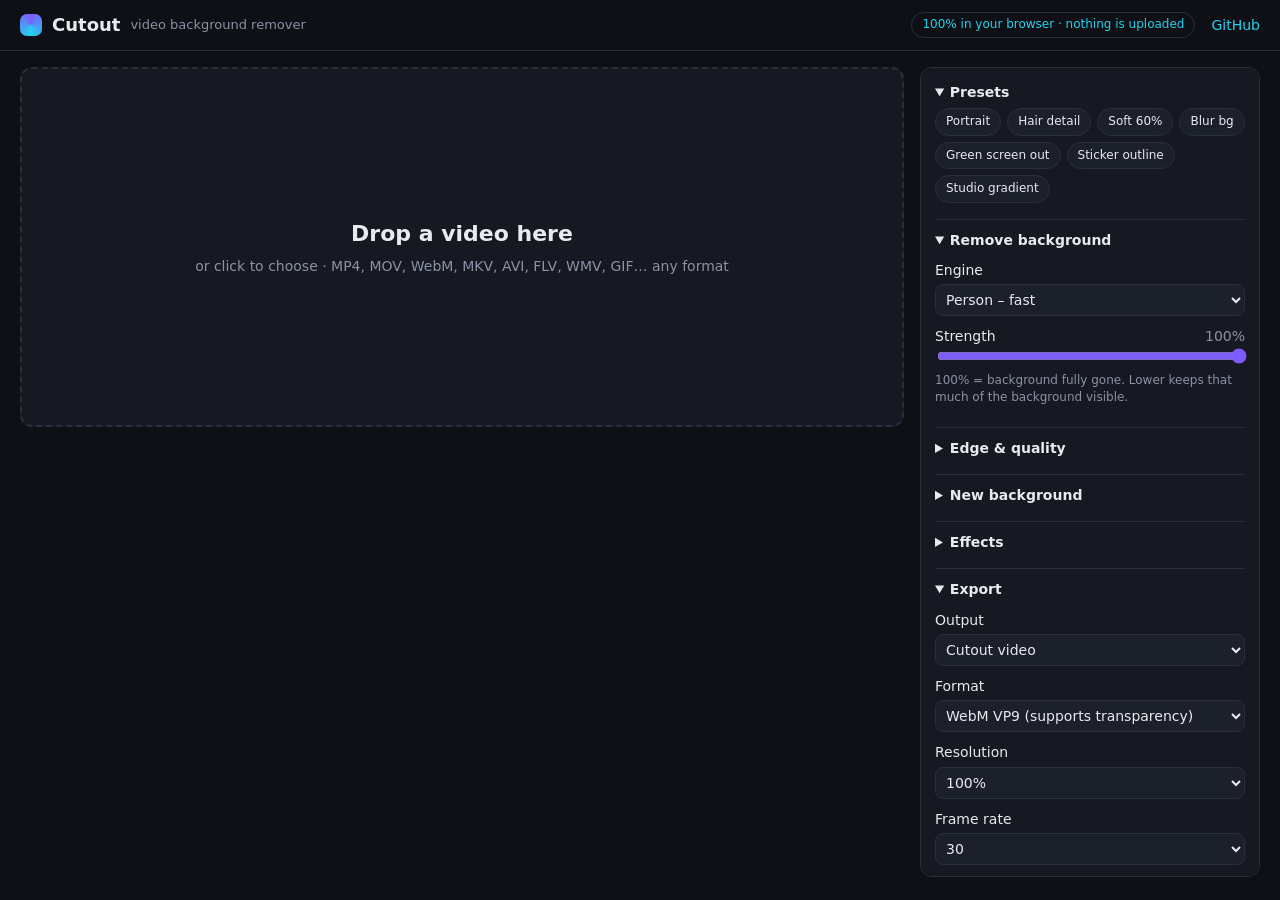
==== public/app/index.html @ 6ef20c63 "Add SEO landing page, move app to /app, mobile-friendly layout" ====
<!doctype html>
<html lang="en">
<head>
<meta charset="utf-8">
<meta name="viewport" content="width=device-width, initial-scale=1, viewport-fit=cover">
<meta name="robots" content="noindex">
<title>Cutout – Video Background Remover</title>
<meta name="description" content="Remove video backgrounds in your browser. Any format, no upload, no signup. Adjustable strength, edge control, chroma key, transparent WebM export.">
<link rel="stylesheet" href="../css/style.css">
</head>
<body>
<header class="top">
  <a class="brand" href="../"><span class="logo"></span> Cutout <small>video background remover</small></a>
  <div class="top-r">
    <span class="badge">100% in your browser · nothing is uploaded</span>
    <a href="https://github.com/atharva-khewle/video-bg-remover" target="_blank" rel="noopener">GitHub</a>
  </div>
</header>

<main class="layout">
  <section class="stage">
    <div id="drop" class="drop">
      <input id="file" type="file" accept="video/*,image/gif,.mkv,.avi,.flv,.wmv,.ts,.3gp,.mpg,.mpeg,.m2ts,.mts,.vob,.ogv,.mov,.m4v,.webm,.mp4">
      <div class="drop-in">
        <div class="big">Drop a video here</div>
        <div class="muted">or click to choose · MP4, MOV, WebM, MKV, AVI, FLV, WMV, GIF… any format</div>      </div>
    </div>

    <div id="player" class="player hidden">
      <div class="canvas-wrap" id="canvasWrap"><canvas id="out"></canvas><div id="busy" class="busy hidden"><div class="spin"></div><div id="busyText"></div><div class="bar"><i id="busyBar"></i></div></div></div>
      <div class="transport">
        <button id="play" title="Space">▶</button>
        <input id="seek" type="range" min="0" max="1000" value="0">
        <span id="time" class="muted">0:00 / 0:00</span>
        <button id="snap" title="Save current frame as PNG">PNG frame</button>
        <button id="newFile" class="ghost">New video</button>
      </div>
      <div class="views seg" id="views">
        <button data-view="result" class="on">Result</button>
        <button data-view="original">Original</button>
        <button data-view="mask">Matte</button>
        <button data-view="split">Split</button>
        <label class="inline"><input type="checkbox" data-k="checker" checked> checkerboard</label>
      </div>
    </div>

    <div id="exportCard" class="card hidden"></div>
  </section>

  <aside class="panel">
    <details open>
      <summary>Presets</summary>
      <div class="chips" id="presets"></div>
    </details>

    <details open>
      <summary>Remove background</summary>
      <label>Engine
        <select data-k="engine">
          <option value="selfie">Person – fast</option>
          <option value="multiclass">Person – detailed (hair, clothes)</option>
          <option value="deeplab">Objects / animals / vehicles</option>
          <option value="chroma">Chroma key (green/blue screen)</option>
        </select>
      </label>
      <div id="deeplabBox" class="hidden"><div class="muted">Keep these classes</div><div class="chips" id="classes"></div></div>
      <div id="chromaBox" class="hidden">
        <label>Key color <input type="color" data-k="keyColor"> <button id="pick" class="ghost sm" type="button">Pick from video</button></label>
        <label>Similarity <output></output><input type="range" data-k="keySim" min="0" max="0.8" step="0.01"></label>
        <label>Smoothness <output></output><input type="range" data-k="keySmooth" min="0" max="0.6" step="0.01"></label>
      </div>
      <label>Strength <output></output>
        <input type="range" data-k="strength" min="0" max="1" step="0.01">
        <span class="hint">100% = background fully gone. Lower keeps that much of the background visible.</span>
      </label>
    </details>

    <details>
      <summary>Edge &amp; quality</summary>
      <label>Edge shift <output></output><input type="range" data-k="edgeShift" min="-0.4" max="0.4" step="0.01"><span class="hint">+ grows subject, − shrinks it</span></label>
      <label>Edge softness <output></output><input type="range" data-k="softness" min="0.02" max="1" step="0.01"></label>
      <label>Feather <output></output><input type="range" data-k="feather" min="0" max="20" step="0.5"></label>
      <label>Temporal smoothing <output></output><input type="range" data-k="temporal" min="0" max="0.9" step="0.05"><span class="hint">Reduces flicker between frames</span></label>
      <label class="inline"><input type="checkbox" data-k="invert"> Invert (remove subject, keep background)</label>
    </details>

    <details>
      <summary>New background</summary>
      <label>Type
        <select data-k="bgType">
          <option value="transparent">Transparent</option>
          <option value="color">Solid color</option>
          <option value="gradient">Gradient</option>
          <option value="blur">Blurred original</option>
          <option value="image">Image</option>
        </select>
      </label>
      <div class="row">
        <label class="inline">Color <input type="color" data-k="bgColor"></label>
        <label class="inline">Color 2 <input type="color" data-k="bgColor2"></label>
        <button class="ghost sm" data-bg="#00ff00">Green</button>
        <button class="ghost sm" data-bg="#0000ff">Blue</button>
        <button class="ghost sm" data-bg="#ffffff">White</button>
        <button class="ghost sm" data-bg="#000000">Black</button>
      </div>
      <label>Blur amount <output></output><input type="range" data-k="bgBlur" min="2" max="60" step="1"></label>
      <label>Dim <output></output><input type="range" data-k="bgDim" min="0.2" max="1.2" step="0.05"></label>
      <label>Background image <input type="file" id="bgFile" accept="image/*"></label>
    </details>

    <details>
      <summary>Effects</summary>
      <label>Outline <output></output><input type="range" data-k="outline" min="0" max="12" step="1"></label>
      <label class="inline">Outline color <input type="color" data-k="outlineColor"></label>
      <label>Drop shadow <output></output><input type="range" data-k="shadow" min="0" max="40" step="1"></label>
    </details>

    <details open>
      <summary>Export</summary>
      <label>Output
        <select data-k="outMode"><option value="result">Cutout video</option><option value="mask">Matte (black/white mask)</option></select>
      </label>
      <label>Format <select id="fmt" data-k="format"></select></label>
      <label>Resolution <select data-k="scale"><option value="1">100%</option><option value="0.75">75%</option><option value="0.5">50%</option><option value="0.25">25%</option></select></label>
      <label>Frame rate <select data-k="fps"><option value="24">24</option><option value="30">30</option><option value="60">60</option></select></label>
      <label>Quality <select data-k="bitrate"><option value="3">Low (3 Mbps)</option><option value="8">Medium (8 Mbps)</option><option value="16">High (16 Mbps)</option><option value="30">Max (30 Mbps)</option></select></label>
      <label class="inline"><input type="checkbox" data-k="audio"> Include audio</label>
      <button id="exportBtn" class="primary">Remove background &amp; export</button>
      <div class="hint">Processing runs in real time and needs this tab visible. Transparent output needs WebM (Chrome/Edge/Firefox-recording).</div>
      <button id="reset" class="ghost sm">Reset all settings</button>
    </details>
  </aside>
</main>

<button id="fab" class="primary" type="button">Export cutout</button>
<video id="video" playsinline crossorigin="anonymous"></video>
<script type="module" src="../js/app.js"></script>
</body>
</html>
---- public/css/style.css ----
:root{
  --bg:#0e1015;--panel:#161922;--card:#1c202b;--line:#2a2f3d;--fg:#e8eaf0;--muted:#8b92a6;
  --accent:#7c5cff;--accent2:#22d3ee;--r:12px;
}
*{box-sizing:border-box}
html,body{margin:0;background:var(--bg);color:var(--fg);font:14px/1.45 system-ui,-apple-system,Segoe UI,Roboto,sans-serif}
.hidden{display:none!important}
.muted{color:var(--muted)}
a{color:var(--accent2);text-decoration:none}
.top{display:flex;justify-content:space-between;align-items:center;padding:12px 20px;border-bottom:1px solid var(--line);gap:12px;flex-wrap:wrap}
.brand{font-weight:700;font-size:18px;display:flex;align-items:center;gap:10px}
.brand small{font-weight:400;color:var(--muted);font-size:13px}
.logo{width:22px;height:22px;border-radius:7px;background:conic-gradient(var(--accent),var(--accent2),var(--accent))}
.top-r{display:flex;gap:16px;align-items:center}
.badge{font-size:12px;color:var(--accent2);border:1px solid var(--line);padding:3px 10px;border-radius:99px}
.layout{display:grid;grid-template-columns:minmax(0,1fr) 340px;gap:16px;padding:16px 20px;max-width:1500px;margin:auto}
@media(max-width:900px){.layout{grid-template-columns:1fr;padding:12px}}
.drop{position:relative;border:2px dashed var(--line);border-radius:var(--r);min-height:360px;display:grid;place-items:center;text-align:center;background:var(--panel);transition:.15s}
.drop.over{border-color:var(--accent);background:#1a1c2c}
.drop input{position:absolute;inset:0;opacity:0;cursor:pointer;width:100%;height:100%}
.drop .big{font-size:22px;font-weight:600;margin-bottom:6px}
.drop button{position:relative;z-index:2;margin-top:16px}
.player{background:var(--panel);border-radius:var(--r);padding:12px;border:1px solid var(--line)}
.canvas-wrap{position:relative;display:grid;place-items:center;border-radius:8px;overflow:hidden;background:#000;min-height:200px}
.canvas-wrap.checker{background:conic-gradient(#2b2f3b 25%,#3a3f4e 0 50%,#2b2f3b 0 75%,#3a3f4e 0) 0 0/24px 24px}
#out{max-width:100%;max-height:68vh;display:block}
.busy{position:absolute;inset:0;background:#000b;display:grid;place-content:center;justify-items:center;gap:10px;text-align:center;padding:20px}
.spin{width:30px;height:30px;border:3px solid #fff3;border-top-color:var(--accent2);border-radius:50%;animation:s 1s linear infinite}
@keyframes s{to{transform:rotate(360deg)}}
.bar{width:260px;height:6px;border-radius:9px;background:#fff2;overflow:hidden}
.bar i{display:block;height:100%;width:0;background:linear-gradient(90deg,var(--accent),var(--accent2))}
.transport{display:flex;gap:10px;align-items:center;margin-top:10px}
.transport input[type=range]{flex:1}
.views{margin-top:10px;display:flex;gap:6px;align-items:center;flex-wrap:wrap}
.seg button.on{background:var(--accent);border-color:var(--accent)}
button,select,input[type=text]{font:inherit}
button{background:var(--card);color:var(--fg);border:1px solid var(--line);border-radius:8px;padding:7px 12px;cursor:pointer}
button:hover{border-color:var(--accent)}
button.ghost{background:transparent}
button.sm{padding:3px 8px;font-size:12px}
button.primary{background:linear-gradient(90deg,var(--accent),#5b8cff);border:0;font-weight:600;padding:11px;width:100%;margin-top:6px}
button:disabled{opacity:.5;cursor:not-allowed}
.panel{background:var(--panel);border:1px solid var(--line);border-radius:var(--r);padding:4px 14px;align-self:start;max-height:calc(100vh - 90px);overflow:auto;position:sticky;top:12px}
@media(max-width:900px){.panel{position:static;max-height:none}}
details{border-bottom:1px solid var(--line);padding:10px 0}
details:last-child{border:0}
summary{cursor:pointer;font-weight:600;margin-bottom:6px}
.panel label{display:block;margin:10px 0;position:relative}
.panel label.inline{display:flex;gap:8px;align-items:center}
.panel label output{float:right;color:var(--muted);font-variant-numeric:tabular-nums}
.panel select,.panel input[type=file]{width:100%;margin-top:4px;background:var(--card);color:var(--fg);border:1px solid var(--line);border-radius:8px;padding:6px}
.panel input[type=range],.transport input[type=range]{width:100%;accent-color:var(--accent)}
input[type=color]{width:34px;height:26px;border:1px solid var(--line);background:none;padding:0;border-radius:6px}
.hint{display:block;color:var(--muted);font-size:12px;margin-top:2px}
.row{display:flex;gap:6px;flex-wrap:wrap;align-items:center}
.chips{display:flex;flex-wrap:wrap;gap:6px;margin:6px 0}
.chips button,.chips label{border-radius:99px;padding:4px 10px;font-size:12px}
.chips label{margin:0!important;border:1px solid var(--line);cursor:pointer;display:inline-flex!important;gap:4px;align-items:center}
.chips label:has(input:checked){background:var(--accent);border-color:var(--accent)}
.chips label input{display:none}
.card{background:var(--panel);border:1px solid var(--line);border-radius:var(--r);padding:14px;margin-top:14px}
.card video{max-width:100%;max-height:50vh;border-radius:8px;background:conic-gradient(#2b2f3b 25%,#3a3f4e 0 50%,#2b2f3b 0 75%,#3a3f4e 0) 0 0/24px 24px}
.card .row{margin-top:10px}
#video{position:fixed;left:-9999px;top:0;width:2px;height:2px;opacity:0;pointer-events:none}

/* ---------- responsive ---------- */
.brand{color:inherit}
#fab{display:none}
@media(max-width:900px){
  .top{padding:10px 14px}
  .badge{display:none}
  .brand small{display:none}
  .layout{padding:10px 10px calc(76px + env(safe-area-inset-bottom))}
  .drop{min-height:260px;padding:20px}
  .drop .big{font-size:18px}
  #out{max-height:46vh}
  .player{padding:8px}
  .transport{flex-wrap:wrap}
  .transport input[type=range]{order:5;flex-basis:100%}
  .transport #time{margin-left:auto}
  .views{overflow-x:auto;flex-wrap:nowrap;padding-bottom:4px}
  .views button,.views label{white-space:nowrap}
  button,.panel select{min-height:44px}
  button.sm{min-height:36px}
  .panel{padding:2px 12px}
  .panel input[type=range]{height:32px}
  input[type=color]{width:44px;height:36px}
  .chips button,.chips label{padding:8px 12px;font-size:13px}
  .bar{width:70vw}
  #fab{display:block;position:fixed;left:12px;right:12px;bottom:calc(10px + env(safe-area-inset-bottom));z-index:20;box-shadow:0 6px 24px #000a;margin:0}
  #fab[hidden]{display:none}
}
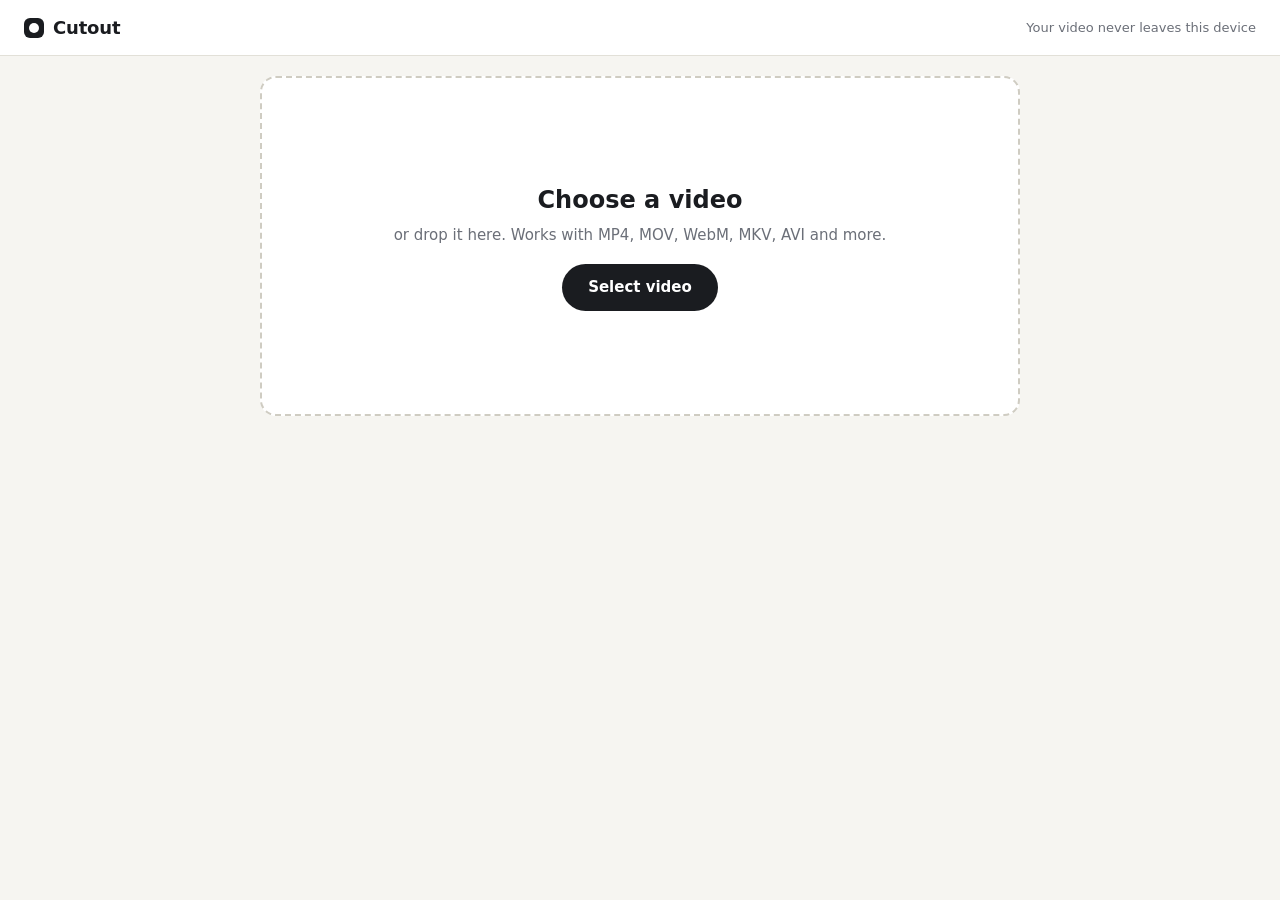
==== commit 5bb40d52: "Fix inverted person mask, simplify UI with 5 looks and plain-language advanced settings" ====
--- a/public/app/index.html
+++ b/public/app/index.html
@@ -4,17 +4,15 @@
 <meta charset="utf-8">
 <meta name="viewport" content="width=device-width, initial-scale=1, viewport-fit=cover">
 <meta name="robots" content="noindex">
+<meta name="theme-color" content="#f6f5f1">
 <title>Cutout – Video Background Remover</title>
-<meta name="description" content="Remove video backgrounds in your browser. Any format, no upload, no signup. Adjustable strength, edge control, chroma key, transparent WebM export.">
+<meta name="description" content="Remove video backgrounds in your browser. Any format, no upload, no signup.">
 <link rel="stylesheet" href="../css/style.css">
 </head>
 <body>
 <header class="top">
-  <a class="brand" href="../"><span class="logo"></span> Cutout <small>video background remover</small></a>
-  <div class="top-r">
-    <span class="badge">100% in your browser · nothing is uploaded</span>
-    <a href="https://github.com/atharva-khewle/video-bg-remover" target="_blank" rel="noopener">GitHub</a>
-  </div>
+  <a class="brand" href="../"><span class="logo"></span>Cutout</a>
+  <span class="privacy">Your video never leaves this device</span>
 </header>
 
 <main class="layout">
@@ -22,117 +20,128 @@
     <div id="drop" class="drop">
       <input id="file" type="file" accept="video/*,image/gif,.mkv,.avi,.flv,.wmv,.ts,.3gp,.mpg,.mpeg,.m2ts,.mts,.vob,.ogv,.mov,.m4v,.webm,.mp4">
       <div class="drop-in">
-        <div class="big">Drop a video here</div>
-        <div class="muted">or click to choose · MP4, MOV, WebM, MKV, AVI, FLV, WMV, GIF… any format</div>      </div>
+        <div class="big">Choose a video</div>
+        <div class="muted">or drop it here. Works with MP4, MOV, WebM, MKV, AVI and more.</div>
+        <span class="pick">Select video</span>
+      </div>
     </div>
 
     <div id="player" class="player hidden">
       <div class="canvas-wrap" id="canvasWrap"><canvas id="out"></canvas><div id="busy" class="busy hidden"><div class="spin"></div><div id="busyText"></div><div class="bar"><i id="busyBar"></i></div></div></div>
       <div class="transport">
-        <button id="play" title="Space">▶</button>
-        <input id="seek" type="range" min="0" max="1000" value="0">
+        <button id="play" class="icon" title="Play / pause (Space)" aria-label="Play">▶</button>
+        <input id="seek" type="range" min="0" max="1000" value="0" aria-label="Seek">
         <span id="time" class="muted">0:00 / 0:00</span>
-        <button id="snap" title="Save current frame as PNG">PNG frame</button>
-        <button id="newFile" class="ghost">New video</button>
       </div>
-      <div class="views seg" id="views">
-        <button data-view="result" class="on">Result</button>
-        <button data-view="original">Original</button>
-        <button data-view="mask">Matte</button>
-        <button data-view="split">Split</button>
-        <label class="inline"><input type="checkbox" data-k="checker" checked> checkerboard</label>
+      <div class="under">
+        <div class="views" id="views" role="group" aria-label="Preview">
+          <button data-view="result" class="on">Result</button>
+          <button data-view="original">Original</button>
+          <button data-view="split">Compare</button>
+          <button data-view="mask">Mask</button>
+        </div>
+        <div class="links"><button id="snap" class="link">Save this frame</button><button id="newFile" class="link">Use another video</button></div>
       </div>
     </div>
 
     <div id="exportCard" class="card hidden"></div>
   </section>
 
-  <aside class="panel">
-    <details open>
-      <summary>Presets</summary>
-      <div class="chips" id="presets"></div>
-    </details>
+  <aside class="panel" id="panel">
+    <h2>Choose a look</h2>
+    <div class="looks">
+      <button data-preset="transparent" class="look"><i class="sw sw-checker"></i><b>Transparent</b><small>Just the person</small></button>
+      <button data-preset="blur" class="look"><i class="sw sw-blur"></i><b>Blurred</b><small>Soft background</small></button>
+      <button data-preset="white" class="look"><i class="sw sw-white"></i><b>White</b><small>Clean studio</small></button>
+      <button data-preset="green" class="look"><i class="sw sw-green"></i><b>Green screen</b><small>For editing</small></button>
+      <button data-preset="sticker" class="look"><i class="sw sw-sticker"></i><b>Sticker</b><small>White outline</small></button>
+    </div>
 
-    <details open>
-      <summary>Remove background</summary>
-      <label>Engine
-        <select data-k="engine">
-          <option value="selfie">Person – fast</option>
-          <option value="multiclass">Person – detailed (hair, clothes)</option>
-          <option value="deeplab">Objects / animals / vehicles</option>
-          <option value="chroma">Chroma key (green/blue screen)</option>
-        </select>
-      </label>
-      <div id="deeplabBox" class="hidden"><div class="muted">Keep these classes</div><div class="chips" id="classes"></div></div>
-      <div id="chromaBox" class="hidden">
-        <label>Key color <input type="color" data-k="keyColor"> <button id="pick" class="ghost sm" type="button">Pick from video</button></label>
-        <label>Similarity <output></output><input type="range" data-k="keySim" min="0" max="0.8" step="0.01"></label>
-        <label>Smoothness <output></output><input type="range" data-k="keySmooth" min="0" max="0.6" step="0.01"></label>
-      </div>
-      <label>Strength <output></output>
-        <input type="range" data-k="strength" min="0" max="1" step="0.01">
-        <span class="hint">100% = background fully gone. Lower keeps that much of the background visible.</span>
-      </label>
-    </details>
+    <button id="download" class="primary">Download video</button>
+    <p class="hint center" id="dlHint">Takes about as long as the video. Keep this tab open.</p>
 
-    <details>
-      <summary>Edge &amp; quality</summary>
-      <label>Edge shift <output></output><input type="range" data-k="edgeShift" min="-0.4" max="0.4" step="0.01"><span class="hint">+ grows subject, − shrinks it</span></label>
-      <label>Edge softness <output></output><input type="range" data-k="softness" min="0.02" max="1" step="0.01"></label>
-      <label>Feather <output></output><input type="range" data-k="feather" min="0" max="20" step="0.5"></label>
-      <label>Temporal smoothing <output></output><input type="range" data-k="temporal" min="0" max="0.9" step="0.05"><span class="hint">Reduces flicker between frames</span></label>
-      <label class="inline"><input type="checkbox" data-k="invert"> Invert (remove subject, keep background)</label>
-    </details>
+    <button id="advToggle" class="adv-toggle" aria-expanded="false">Advanced settings <span>▾</span></button>
 
-    <details>
-      <summary>New background</summary>
-      <label>Type
-        <select data-k="bgType">
-          <option value="transparent">Transparent</option>
-          <option value="color">Solid color</option>
-          <option value="gradient">Gradient</option>
-          <option value="blur">Blurred original</option>
-          <option value="image">Image</option>
-        </select>
-      </label>
-      <div class="row">
-        <label class="inline">Color <input type="color" data-k="bgColor"></label>
-        <label class="inline">Color 2 <input type="color" data-k="bgColor2"></label>
-        <button class="ghost sm" data-bg="#00ff00">Green</button>
-        <button class="ghost sm" data-bg="#0000ff">Blue</button>
-        <button class="ghost sm" data-bg="#ffffff">White</button>
-        <button class="ghost sm" data-bg="#000000">Black</button>
-      </div>
-      <label>Blur amount <output></output><input type="range" data-k="bgBlur" min="2" max="60" step="1"></label>
-      <label>Dim <output></output><input type="range" data-k="bgDim" min="0.2" max="1.2" step="0.05"></label>
-      <label>Background image <input type="file" id="bgFile" accept="image/*"></label>
-    </details>
+    <div id="adv" class="adv hidden">
+      <section>
+        <h3>What to cut out</h3>
+        <div class="chips2">
+          <button data-set="engine" data-val="selfie">People</button>
+          <button data-set="engine" data-val="multiclass">People (fine hair)</button>
+          <button data-set="engine" data-val="deeplab">Pets &amp; objects</button>
+          <button data-set="engine" data-val="chroma">Green / blue screen</button>
+        </div>
+        <div data-show="engine:deeplab"><p class="hint">Tap what to keep</p><div class="chips" id="classes"></div></div>
+        <div data-show="engine:chroma" class="stack">
+          <p class="hint">Which color is your screen?</p>
+          <div class="row"><input type="color" data-k="keyColor" aria-label="Screen color"><button id="pick" class="ghost sm" type="button">Pick from the video</button></div>
+          <label>Color range <output></output><input type="range" data-k="keySim" min="0" max="0.8" step="0.01"></label>
+          <label>Edge blend <output></output><input type="range" data-k="keySmooth" min="0" max="0.6" step="0.01"></label>
+        </div>
+        <label class="check"><input type="checkbox" data-k="invert"> Remove the person instead, keep the background</label>
+      </section>
 
-    <details>
-      <summary>Effects</summary>
-      <label>Outline <output></output><input type="range" data-k="outline" min="0" max="12" step="1"></label>
-      <label class="inline">Outline color <input type="color" data-k="outlineColor"></label>
-      <label>Drop shadow <output></output><input type="range" data-k="shadow" min="0" max="40" step="1"></label>
-    </details>
+      <section>
+        <h3>Cutout quality</h3>
+        <label>How much background to remove <output></output>
+          <input type="range" data-k="strength" min="0" max="1" step="0.01">
+          <span class="ends"><i>A little</i><i>All of it</i></span>
+        </label>
+        <label>Cutout size <output></output>
+          <input type="range" data-k="edgeShift" min="-0.4" max="0.4" step="0.01">
+          <span class="ends"><i>Tighter</i><i>Wider</i></span>
+        </label>
+        <label>Soften edges <output></output><input type="range" data-k="feather" min="0" max="20" step="0.5"></label>
+        <label>Reduce flicker <output></output><input type="range" data-k="temporal" min="0" max="0.9" step="0.05"></label>
+      </section>
 
-    <details open>
-      <summary>Export</summary>
-      <label>Output
-        <select data-k="outMode"><option value="result">Cutout video</option><option value="mask">Matte (black/white mask)</option></select>
-      </label>
-      <label>Format <select id="fmt" data-k="format"></select></label>
-      <label>Resolution <select data-k="scale"><option value="1">100%</option><option value="0.75">75%</option><option value="0.5">50%</option><option value="0.25">25%</option></select></label>
-      <label>Frame rate <select data-k="fps"><option value="24">24</option><option value="30">30</option><option value="60">60</option></select></label>
-      <label>Quality <select data-k="bitrate"><option value="3">Low (3 Mbps)</option><option value="8">Medium (8 Mbps)</option><option value="16">High (16 Mbps)</option><option value="30">Max (30 Mbps)</option></select></label>
-      <label class="inline"><input type="checkbox" data-k="audio"> Include audio</label>
-      <button id="exportBtn" class="primary">Remove background &amp; export</button>
-      <div class="hint">Processing runs in real time and needs this tab visible. Transparent output needs WebM (Chrome/Edge/Firefox-recording).</div>
-      <button id="reset" class="ghost sm">Reset all settings</button>
-    </details>
+      <section>
+        <h3>Background</h3>
+        <div class="chips2">
+          <button data-set="bgType" data-val="transparent">None</button>
+          <button data-set="bgType" data-val="color">Color</button>
+          <button data-set="bgType" data-val="gradient">Gradient</button>
+          <button data-set="bgType" data-val="blur">Blur</button>
+          <button data-set="bgType" data-val="image">Picture</button>
+        </div>
+        <div data-show="bgType:color|gradient" class="row swatches">
+          <input type="color" data-k="bgColor" aria-label="Background color">
+          <input type="color" data-k="bgColor2" aria-label="Second color" data-show="bgType:gradient">
+          <button class="dot" data-bg="#ffffff" style="background:#fff" aria-label="White"></button>
+          <button class="dot" data-bg="#000000" style="background:#000" aria-label="Black"></button>
+          <button class="dot" data-bg="#00b140" style="background:#00b140" aria-label="Green"></button>
+          <button class="dot" data-bg="#1f6feb" style="background:#1f6feb" aria-label="Blue"></button>
+          <button class="dot" data-bg="#f2c94c" style="background:#f2c94c" aria-label="Yellow"></button>
+        </div>
+        <div data-show="bgType:blur" class="stack">
+          <label>Blur strength <output></output><input type="range" data-k="bgBlur" min="2" max="60" step="1"></label>
+          <label>Darken <output></output><input type="range" data-k="bgDim" min="0.2" max="1.2" step="0.05"></label>
+        </div>
+        <div data-show="bgType:image"><label class="file">Choose a picture <input type="file" id="bgFile" accept="image/*"></label></div>
+      </section>
+
+      <section>
+        <h3>Extras</h3>
+        <label>White outline <output></output><input type="range" data-k="outline" min="0" max="12" step="1"></label>
+        <label>Shadow <output></output><input type="range" data-k="shadow" min="0" max="40" step="1"></label>
+      </section>
+
+      <section>
+        <h3>Download settings</h3>
+        <label>File type <select id="fmt" data-k="format"></select></label>
+        <label>Size <select data-k="scale"><option value="1">Original</option><option value="0.75">Large (75%)</option><option value="0.5">Medium (50%)</option><option value="0.25">Small (25%)</option></select></label>
+        <label>Quality <select data-k="bitrate"><option value="3">Small file</option><option value="8">Good</option><option value="16">Better</option><option value="30">Best</option></select></label>
+        <label>Smoothness <select data-k="fps"><option value="24">24 fps (film)</option><option value="30">30 fps (standard)</option><option value="60">60 fps (extra smooth)</option></select></label>
+        <label class="check"><input type="checkbox" data-k="audio"> Keep the sound</label>
+        <label class="check"><input type="checkbox" id="maskOnly"> Download a black &amp; white mask instead (for video editors)</label>
+      </section>
+
+      <button id="reset" class="link">Reset everything</button>
+    </div>
   </aside>
 </main>
 
-<button id="fab" class="primary" type="button">Export cutout</button>
+<button id="fab" class="primary" type="button">Download video</button>
 <video id="video" playsinline crossorigin="anonymous"></video>
 <script type="module" src="../js/app.js"></script>
 </body>
--- a/public/css/style.css
+++ b/public/css/style.css
@@ -1,92 +1,127 @@
 :root{
-  --bg:#0e1015;--panel:#161922;--card:#1c202b;--line:#2a2f3d;--fg:#e8eaf0;--muted:#8b92a6;
-  --accent:#7c5cff;--accent2:#22d3ee;--r:12px;
+  --bg:#f6f5f1;--card:#fff;--line:#e2e0d8;--ink:#1a1c20;--muted:#6b6f78;--accent:#1f6feb;--soft:#eef4ff;--r:10px;
 }
 *{box-sizing:border-box}
-html,body{margin:0;background:var(--bg);color:var(--fg);font:14px/1.45 system-ui,-apple-system,Segoe UI,Roboto,sans-serif}
+html,body{margin:0;background:var(--bg);color:var(--ink);font:15px/1.5 system-ui,-apple-system,"Segoe UI",Roboto,sans-serif}
 .hidden{display:none!important}
 .muted{color:var(--muted)}
-a{color:var(--accent2);text-decoration:none}
-.top{display:flex;justify-content:space-between;align-items:center;padding:12px 20px;border-bottom:1px solid var(--line);gap:12px;flex-wrap:wrap}
-.brand{font-weight:700;font-size:18px;display:flex;align-items:center;gap:10px}
-.brand small{font-weight:400;color:var(--muted);font-size:13px}
-.logo{width:22px;height:22px;border-radius:7px;background:conic-gradient(var(--accent),var(--accent2),var(--accent))}
-.top-r{display:flex;gap:16px;align-items:center}
-.badge{font-size:12px;color:var(--accent2);border:1px solid var(--line);padding:3px 10px;border-radius:99px}
-.layout{display:grid;grid-template-columns:minmax(0,1fr) 340px;gap:16px;padding:16px 20px;max-width:1500px;margin:auto}
-@media(max-width:900px){.layout{grid-template-columns:1fr;padding:12px}}
-.drop{position:relative;border:2px dashed var(--line);border-radius:var(--r);min-height:360px;display:grid;place-items:center;text-align:center;background:var(--panel);transition:.15s}
-.drop.over{border-color:var(--accent);background:#1a1c2c}
+a{color:inherit;text-decoration:none}
+button,select,input{font:inherit;color:inherit}
+button{cursor:pointer}
+
+.top{display:flex;justify-content:space-between;align-items:center;padding:14px 24px;border-bottom:1px solid var(--line);background:var(--card)}
+.brand{display:flex;align-items:center;gap:9px;font-weight:700;font-size:18px;letter-spacing:-.01em}
+.logo{width:20px;height:20px;border-radius:6px;background:var(--ink);position:relative}
+.logo::after{content:"";position:absolute;inset:5px;border-radius:50%;background:var(--card)}
+.privacy{color:var(--muted);font-size:13px}
+
+.layout{display:grid;grid-template-columns:minmax(0,1fr) 380px;gap:20px;padding:20px 24px;max-width:1360px;margin:auto;align-items:start}
+.layout.empty{grid-template-columns:minmax(0,760px);justify-content:center}
+
+/* upload */
+.drop{position:relative;border:2px dashed #cfccc2;border-radius:16px;min-height:340px;display:grid;place-items:center;text-align:center;background:var(--card);transition:.15s;padding:24px}
+.drop.over{border-color:var(--accent);background:var(--soft)}
 .drop input{position:absolute;inset:0;opacity:0;cursor:pointer;width:100%;height:100%}
-.drop .big{font-size:22px;font-weight:600;margin-bottom:6px}
-.drop button{position:relative;z-index:2;margin-top:16px}
-.player{background:var(--panel);border-radius:var(--r);padding:12px;border:1px solid var(--line)}
-.canvas-wrap{position:relative;display:grid;place-items:center;border-radius:8px;overflow:hidden;background:#000;min-height:200px}
-.canvas-wrap.checker{background:conic-gradient(#2b2f3b 25%,#3a3f4e 0 50%,#2b2f3b 0 75%,#3a3f4e 0) 0 0/24px 24px}
-#out{max-width:100%;max-height:68vh;display:block}
-.busy{position:absolute;inset:0;background:#000b;display:grid;place-content:center;justify-items:center;gap:10px;text-align:center;padding:20px}
-.spin{width:30px;height:30px;border:3px solid #fff3;border-top-color:var(--accent2);border-radius:50%;animation:s 1s linear infinite}
+.drop .big{font-size:24px;font-weight:700;margin-bottom:6px}
+.pick{display:inline-block;margin-top:18px;background:var(--ink);color:#fff;padding:12px 26px;border-radius:99px;font-weight:600}
+
+/* preview */
+.player{background:var(--card);border:1px solid var(--line);border-radius:14px;padding:12px}
+.canvas-wrap{position:relative;display:grid;place-items:center;border-radius:8px;overflow:hidden;background:#111;min-height:180px}
+.canvas-wrap.checker{background:conic-gradient(#e7e5de 25%,#fff 0 50%,#e7e5de 0 75%,#fff 0) 0 0/20px 20px}
+#out{max-width:100%;max-height:64vh;display:block}
+.busy{position:absolute;inset:0;background:#fffe;display:grid;place-content:center;justify-items:center;gap:10px;text-align:center;padding:20px;color:var(--ink)}
+.spin{width:28px;height:28px;border:3px solid #0002;border-top-color:var(--ink);border-radius:50%;animation:s 1s linear infinite}
 @keyframes s{to{transform:rotate(360deg)}}
-.bar{width:260px;height:6px;border-radius:9px;background:#fff2;overflow:hidden}
-.bar i{display:block;height:100%;width:0;background:linear-gradient(90deg,var(--accent),var(--accent2))}
-.transport{display:flex;gap:10px;align-items:center;margin-top:10px}
-.transport input[type=range]{flex:1}
-.views{margin-top:10px;display:flex;gap:6px;align-items:center;flex-wrap:wrap}
-.seg button.on{background:var(--accent);border-color:var(--accent)}
-button,select,input[type=text]{font:inherit}
-button{background:var(--card);color:var(--fg);border:1px solid var(--line);border-radius:8px;padding:7px 12px;cursor:pointer}
-button:hover{border-color:var(--accent)}
-button.ghost{background:transparent}
-button.sm{padding:3px 8px;font-size:12px}
-button.primary{background:linear-gradient(90deg,var(--accent),#5b8cff);border:0;font-weight:600;padding:11px;width:100%;margin-top:6px}
-button:disabled{opacity:.5;cursor:not-allowed}
-.panel{background:var(--panel);border:1px solid var(--line);border-radius:var(--r);padding:4px 14px;align-self:start;max-height:calc(100vh - 90px);overflow:auto;position:sticky;top:12px}
-@media(max-width:900px){.panel{position:static;max-height:none}}
-details{border-bottom:1px solid var(--line);padding:10px 0}
-details:last-child{border:0}
-summary{cursor:pointer;font-weight:600;margin-bottom:6px}
-.panel label{display:block;margin:10px 0;position:relative}
-.panel label.inline{display:flex;gap:8px;align-items:center}
-.panel label output{float:right;color:var(--muted);font-variant-numeric:tabular-nums}
-.panel select,.panel input[type=file]{width:100%;margin-top:4px;background:var(--card);color:var(--fg);border:1px solid var(--line);border-radius:8px;padding:6px}
-.panel input[type=range],.transport input[type=range]{width:100%;accent-color:var(--accent)}
-input[type=color]{width:34px;height:26px;border:1px solid var(--line);background:none;padding:0;border-radius:6px}
-.hint{display:block;color:var(--muted);font-size:12px;margin-top:2px}
-.row{display:flex;gap:6px;flex-wrap:wrap;align-items:center}
-.chips{display:flex;flex-wrap:wrap;gap:6px;margin:6px 0}
-.chips button,.chips label{border-radius:99px;padding:4px 10px;font-size:12px}
-.chips label{margin:0!important;border:1px solid var(--line);cursor:pointer;display:inline-flex!important;gap:4px;align-items:center}
-.chips label:has(input:checked){background:var(--accent);border-color:var(--accent)}
+.bar{width:260px;max-width:70vw;height:6px;border-radius:9px;background:#0001;overflow:hidden}
+.bar i{display:block;height:100%;width:0;background:var(--ink)}
+.transport{display:flex;gap:12px;align-items:center;margin-top:10px}
+.transport input{flex:1}
+.icon{width:40px;height:40px;border-radius:50%;border:1px solid var(--line);background:var(--card);font-size:13px;padding:0}
+.under{display:flex;justify-content:space-between;gap:10px;align-items:center;margin-top:10px;flex-wrap:wrap}
+.views{display:inline-flex;background:#efede6;border-radius:99px;padding:3px}
+.views button{border:0;background:none;padding:6px 14px;border-radius:99px;font-size:13px;color:var(--muted)}
+.views button.on{background:var(--card);color:var(--ink);font-weight:600;box-shadow:0 1px 2px #0002}
+.links{display:flex;gap:16px}
+.link{background:none;border:0;padding:4px 0;color:var(--accent);font-size:13px}
+.link:hover{text-decoration:underline}
+
+/* panel */
+.panel{background:var(--card);border:1px solid var(--line);border-radius:14px;padding:18px;position:sticky;top:16px;max-height:calc(100vh - 32px);overflow:auto}
+.panel h2{font-size:17px;margin:0 0 12px}
+.looks{display:grid;gap:8px}
+.look{display:grid;grid-template-columns:44px 1fr;grid-template-rows:auto auto;column-gap:12px;align-items:center;text-align:left;background:var(--card);border:1.5px solid var(--line);border-radius:var(--r);padding:8px 12px 8px 8px}
+.look .sw{grid-row:1/3}
+.look b{font-weight:600;align-self:end}
+.look small{color:var(--muted);align-self:start}
+.look:hover{border-color:#b9b6aa}
+.look.on{border-color:var(--accent);background:var(--soft)}
+.sw{display:block;width:44px;height:44px;border-radius:8px;border:1px solid #0001;position:relative;overflow:hidden}
+.sw-checker,.sw-sticker{background:conic-gradient(#e7e5de 25%,#fff 0 50%,#e7e5de 0 75%,#fff 0) 0 0/10px 10px}
+.sw::after{content:"";position:absolute;left:50%;bottom:-4px;width:20px;height:28px;transform:translateX(-50%);border-radius:10px 10px 3px 3px;background:#4a4f5c}
+.sw-sticker::after{box-shadow:0 0 0 2.5px #fff,0 2px 6px #0006}
+.sw-blur{background:linear-gradient(120deg,#9db8d9,#e9c8a8 55%,#b6d3b0);filter:none}
+.sw-white{background:#fff}
+.sw-green{background:#00b140}
+.primary{display:block;width:100%;background:var(--ink);color:#fff;border:0;border-radius:var(--r);padding:14px;font-weight:600;font-size:16px;margin-top:16px}
+.primary:hover{background:#000}
+.hint{color:var(--muted);font-size:12.5px;margin:6px 0 0}
+.hint.center{text-align:center}
+.adv-toggle{display:flex;justify-content:space-between;width:100%;margin-top:14px;background:none;border:0;border-top:1px solid var(--line);padding:14px 0 4px;font-weight:600;font-size:14px}
+.adv section{padding:14px 0;border-top:1px solid var(--line)}
+.adv section:first-child{border-top:0;padding-top:6px}
+.adv h3{font-size:13px;margin:0 0 10px;color:var(--muted);font-weight:600;text-transform:uppercase;letter-spacing:.04em}
+.panel label{display:block;margin:12px 0;font-size:14px}
+.panel label output{float:right;color:var(--muted);font-size:13px}
+.panel label.check{display:flex;gap:8px;align-items:flex-start}
+.panel label.check input{margin-top:3px}
+.panel select{display:block;width:100%;margin-top:5px;background:var(--card);border:1px solid var(--line);border-radius:8px;padding:9px}
+input[type=range]{width:100%;accent-color:var(--ink);margin:6px 0 0}
+.ends{display:flex;justify-content:space-between;color:var(--muted);font-size:12px}
+.ends i{font-style:normal}
+input[type=color]{width:42px;height:34px;border:1px solid var(--line);background:var(--card);padding:2px;border-radius:8px}
+.row{display:flex;gap:8px;align-items:center;flex-wrap:wrap}
+.chips,.chips2{display:flex;flex-wrap:wrap;gap:6px;margin:8px 0}
+.chips2 button,.chips label{border:1px solid var(--line);background:var(--card);border-radius:99px;padding:7px 13px;font-size:13px}
+.chips2 button.on{background:var(--ink);border-color:var(--ink);color:#fff}
+.chips label{margin:0!important;display:inline-flex!important;cursor:pointer}
+.chips label:has(input:checked){background:var(--ink);color:#fff;border-color:var(--ink)}
 .chips label input{display:none}
-.card{background:var(--panel);border:1px solid var(--line);border-radius:var(--r);padding:14px;margin-top:14px}
-.card video{max-width:100%;max-height:50vh;border-radius:8px;background:conic-gradient(#2b2f3b 25%,#3a3f4e 0 50%,#2b2f3b 0 75%,#3a3f4e 0) 0 0/24px 24px}
-.card .row{margin-top:10px}
+.ghost{background:var(--card);border:1px solid var(--line);border-radius:8px;padding:7px 12px}
+.sm{font-size:13px}
+.dot{width:28px;height:28px;border-radius:50%;border:1px solid #0003;padding:0}
+.file input{margin-top:6px;width:100%}
+.stack>*{margin-top:0}
+
+.card{background:var(--card);border:1px solid var(--line);border-radius:14px;padding:16px;margin-top:16px}
+.card video{max-width:100%;max-height:50vh;border-radius:8px;background:conic-gradient(#e7e5de 25%,#fff 0 50%,#e7e5de 0 75%,#fff 0) 0 0/20px 20px;display:block;margin:10px 0}
+.card .dl{display:inline-block;background:var(--ink);color:#fff;padding:11px 22px;border-radius:var(--r);font-weight:600}
+#fab{display:none}
 #video{position:fixed;left:-9999px;top:0;width:2px;height:2px;opacity:0;pointer-events:none}
 
-/* ---------- responsive ---------- */
-.brand{color:inherit}
-#fab{display:none}
+/* phones & small tablets */
 @media(max-width:900px){
-  .top{padding:10px 14px}
-  .badge{display:none}
-  .brand small{display:none}
-  .layout{padding:10px 10px calc(76px + env(safe-area-inset-bottom))}
-  .drop{min-height:260px;padding:20px}
-  .drop .big{font-size:18px}
-  #out{max-height:46vh}
-  .player{padding:8px}
-  .transport{flex-wrap:wrap}
-  .transport input[type=range]{order:5;flex-basis:100%}
-  .transport #time{margin-left:auto}
-  .views{overflow-x:auto;flex-wrap:nowrap;padding-bottom:4px}
-  .views button,.views label{white-space:nowrap}
-  button,.panel select{min-height:44px}
-  button.sm{min-height:36px}
-  .panel{padding:2px 12px}
-  .panel input[type=range]{height:32px}
-  input[type=color]{width:44px;height:36px}
-  .chips button,.chips label{padding:8px 12px;font-size:13px}
-  .bar{width:70vw}
-  #fab{display:block;position:fixed;left:12px;right:12px;bottom:calc(10px + env(safe-area-inset-bottom));z-index:20;box-shadow:0 6px 24px #000a;margin:0}
+  .top{padding:12px 16px}
+  .privacy{display:none}
+  .layout,.layout.empty{grid-template-columns:1fr;padding:12px 12px calc(84px + env(safe-area-inset-bottom))}
+  .drop{min-height:260px}
+  .drop .big{font-size:20px}
+  #out{max-height:48vh}
+  .panel{position:static;max-height:none;padding:16px}
+  .looks{grid-template-columns:repeat(3,1fr)}
+  .look{grid-template-columns:1fr;justify-items:center;text-align:center;padding:10px 6px;row-gap:2px}
+  .look .sw{grid-row:auto;margin-bottom:4px}
+  .look b{align-self:auto;font-size:13px}
+  .look small{display:none}
+  #download,#dlHint{display:none}
+  #fab{display:block;position:fixed;left:12px;right:12px;bottom:calc(12px + env(safe-area-inset-bottom));z-index:20;margin:0;box-shadow:0 8px 24px #0004}
   #fab[hidden]{display:none}
+  .views button{padding:7px 11px}
+  .under{flex-direction:column;align-items:stretch}
+  .links{justify-content:space-between}
+  button,.panel select,.pick{min-height:44px}
+  .chips2 button,.chips label{padding:10px 14px}
+  .link{min-height:36px}
+  input[type=range]{height:34px}
 }
+.dot{min-height:0!important}
